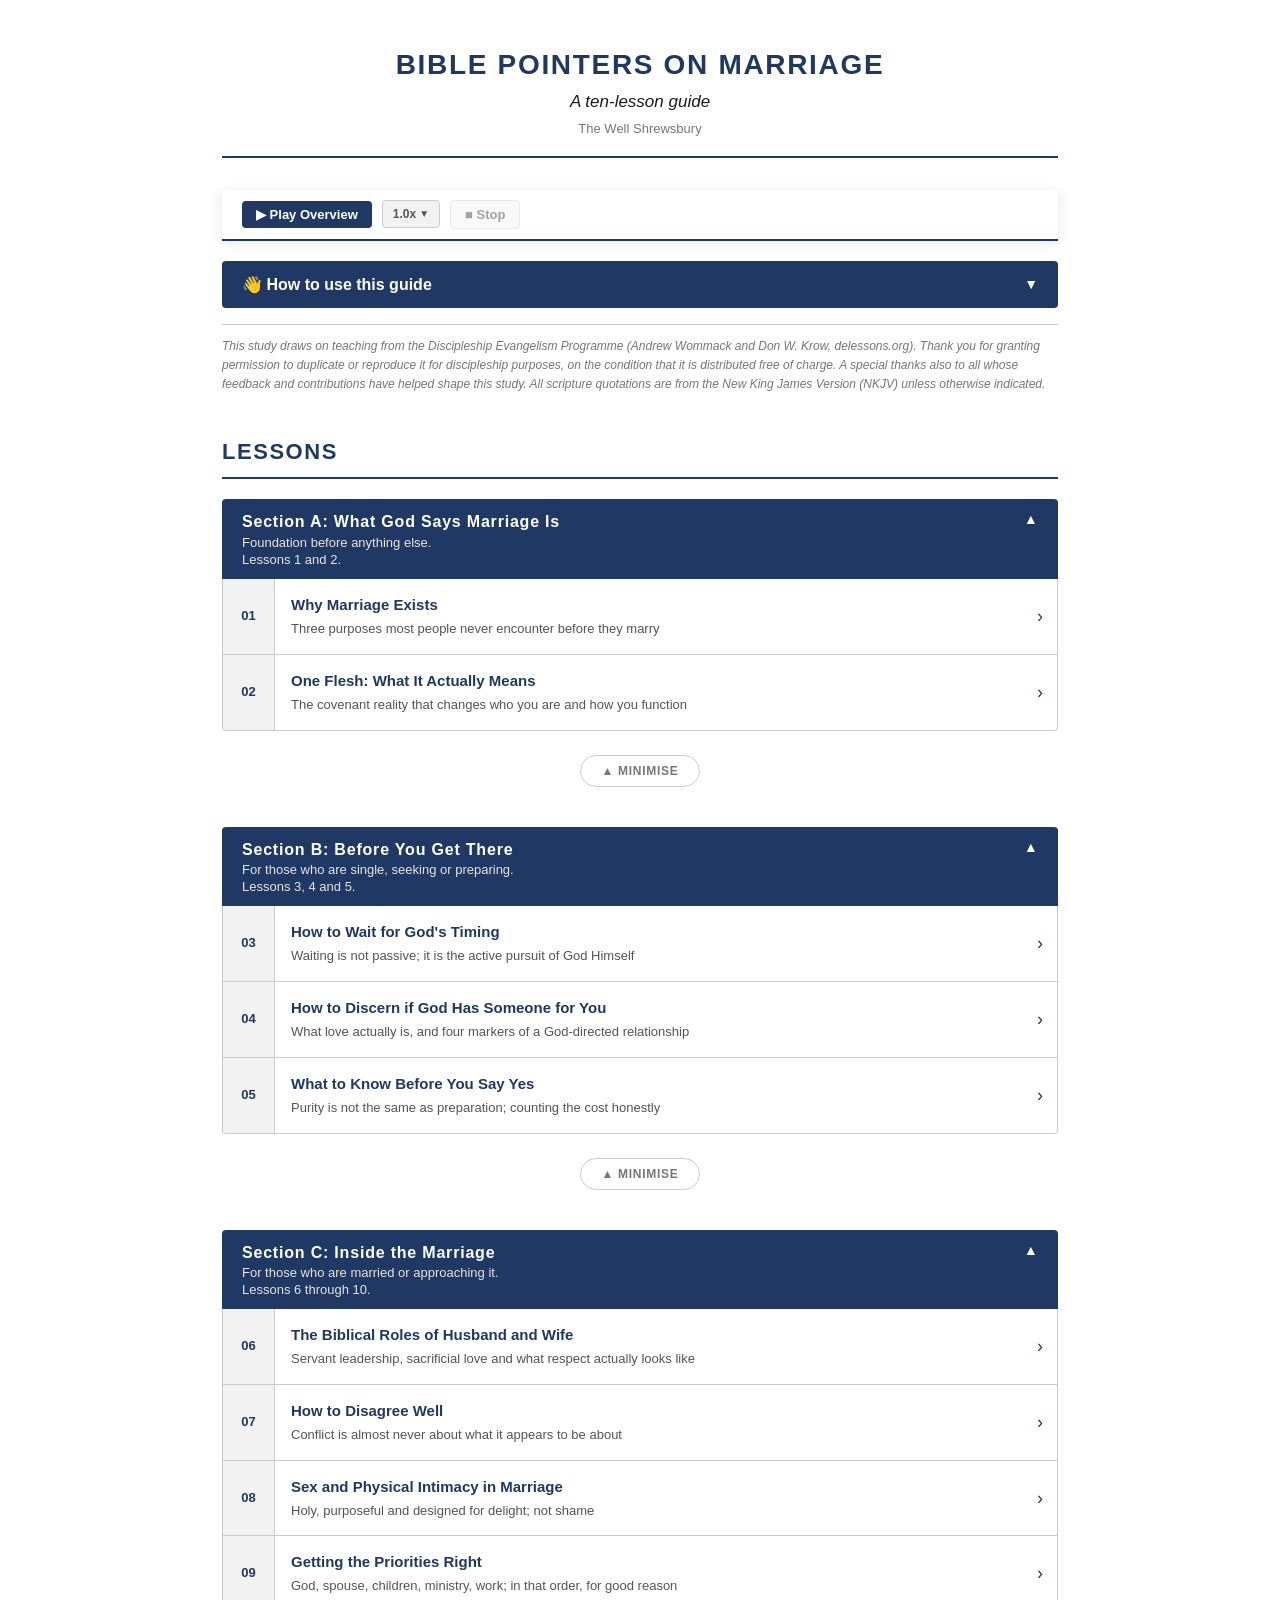
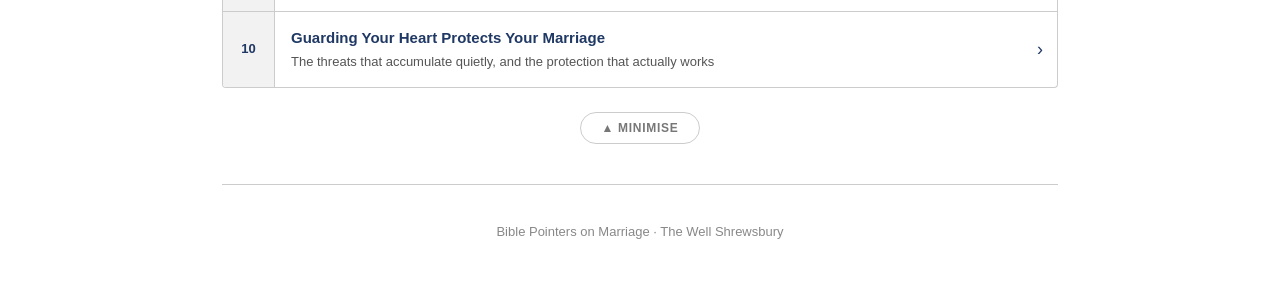
==== index.html @ f4f300db "Fix mobile section header layout on index. Split section descriptions and lesson ranges onto separat" ====
<!DOCTYPE html>
<html lang="en">
<head>
<meta charset="UTF-8">
<meta name="viewport" content="width=device-width, initial-scale=1.0">
<title>Bible Pointers on Marriage – The Well Shrewsbury</title>
<link rel="icon" href="favicon.svg" type="image/svg+xml">
<link rel="stylesheet" href="bpm-site.css">
<style>
  *, *::before, *::after { box-sizing: border-box; }
  body { margin: 0; padding: 0 16px; font-family: Arial, Helvetica, sans-serif; font-size: 15px; line-height: 1.6; font-weight: 400; color: #1c1c1e; background: #ffffff; }
  @media (min-width: 640px) { body { padding: 0 32px; } }
  @media (min-width: 900px) { body { max-width: 900px; margin: 0 auto; } }
  .title-block { text-align: center; padding: 48px 0 0; }
  .series-name { font-size: 28px; font-weight: 700; letter-spacing: 0.06em; color: #1F3864; text-transform: uppercase; margin: 0 0 6px; line-height: 1.2; }
  .series-sub { font-size: 17px; font-style: italic; color: #1c1c1e; margin: 0 0 4px; }
  .series-church { font-size: 13px; color: #777; margin: 0 0 16px; }
  .title-rule { border: none; border-top: 2px solid #1F3864; margin: 12px auto 32px; width: 100%; }
  p { margin-bottom: 16px; }
  a { color: #1F3864; text-decoration: underline; }
  a:hover, a:focus { color: #2c54a0; outline: 2px solid #2c54a0; outline-offset: 2px; }

  .how-to-btn {
    display: flex; align-items: center; justify-content: space-between;
    width: 100%; background: #1F3864; color: #ffffff; border: none;
    border-radius: 4px; padding: 14px 20px; cursor: pointer;
    font-family: Arial, Helvetica, sans-serif; font-size: 16px; font-weight: 700;
    text-align: left; margin-bottom: 0;
  }
  .how-to-btn:hover { background: #2c54a0; }
  .how-to-btn:focus { outline: 2px solid #2c54a0; outline-offset: 2px; }
  .how-to-chevron { font-size: 14px; transition: transform 0.25s ease; flex-shrink: 0; }
  .how-to-btn[aria-expanded="true"] .how-to-chevron { transform: rotate(180deg); }
  .how-to-body { display: none; border: 2px solid #1F3864; border-top: none; border-radius: 0 0 4px 4px; padding: 20px 24px; margin-bottom: 0; }
  .how-to-body.open { display: block; }
  .how-to-body ul { padding-left: 20px; margin: 12px 0 16px; }
  .how-to-body li { margin-bottom: 10px; }
  .attribution { font-size: 12px; color: #777; font-style: italic; margin-top: 16px; border-top: 1px solid #cccccc; padding-top: 12px; }
  .not-for-box { border-left: 4px solid #d97706; background: #fffbf0; padding: 14px 18px; margin: 20px 0 0; border-radius: 0 4px 4px 0; }
  .not-for-label { font-size: 11px; font-weight: 700; letter-spacing: 0.1em; text-transform: uppercase; color: #d97706; margin: 0 0 8px; }
  .not-for-box p:last-child { margin-bottom: 0; }

  .section-group { margin-bottom: 40px; }
  .section-header-btn {
    display: flex; align-items: flex-start; justify-content: space-between;
    width: 100%; background: #1F3864; color: #ffffff; border: none;
    border-radius: 4px 4px 0 0; padding: 12px 20px; cursor: pointer;
    font-family: Arial, Helvetica, sans-serif; text-align: left;
  }
  .section-header-btn:hover { background: #2c54a0; }
  .section-header-btn:focus { outline: 2px solid #2c54a0; outline-offset: 2px; }
  .section-header-btn[aria-expanded="false"] { border-radius: 4px; }
  .section-header-text { flex: 1; min-width: 0; padding-right: 8px; }
  .section-header-btn h3 { color: #ffffff; border: none; padding: 0; margin: 0; font-size: 16px; font-weight: 700; letter-spacing: 0.05em; font-family: Arial, Helvetica, sans-serif; line-height: 1.35; }
  .section-desc,
  .section-lessons { color: #e8e4dc; font-size: 13px; margin: 2px 0 0; }
  .section-lessons { margin-top: 2px; }
  .section-chevron { font-size: 14px; transition: transform 0.25s ease; flex-shrink: 0; margin-left: 4px; margin-top: 2px; }
  .section-header-btn[aria-expanded="true"] .section-chevron { transform: rotate(180deg); }
  .section-body { display: none; }
  .section-body.open { display: block; }
  @media (max-width: 639px) {
    .section-header-btn .section-id { display: block; }
  }
  .lesson-list { border: 1px solid #cccccc; border-top: none; border-radius: 0 0 4px 4px; overflow: hidden; }
  .lesson-item { display: flex; align-items: stretch; border-bottom: 1px solid #cccccc; text-decoration: none; color: #1c1c1e; transition: background 0.15s; }
  .lesson-item:last-child { border-bottom: none; }
  .lesson-item:hover, .lesson-item:focus { background: #f2f2f2; outline: 2px solid #2c54a0; outline-offset: -2px; }
  .lesson-num { background: #f2f2f2; color: #1F3864; font-weight: 700; font-size: 13px; padding: 14px 16px; min-width: 52px; text-align: center; display: flex; align-items: center; justify-content: center; border-right: 1px solid #cccccc; flex-shrink: 0; }
  .lesson-info { padding: 14px 16px; flex: 1; }
  .lesson-title { font-weight: 700; font-size: 15px; color: #1F3864; margin: 0 0 2px; }
  .lesson-desc { font-size: 13px; color: #555; margin: 0; }
  .lesson-arrow { display: flex; align-items: center; padding: 0 14px; color: #1F3864; font-size: 18px; flex-shrink: 0; }

  .page-footer { font-size: 13px; color: #888; text-align: center; border-top: 1px solid #cccccc; padding: 24px 0 40px; margin-top: 24px; }
</style>
</head>
<body data-bpm-page="index">

<div class="title-block">
  <p class="series-name">Bible Pointers on Marriage</p>
  <p class="series-sub">A ten-lesson guide</p>
  <p class="series-church">The Well Shrewsbury</p>
</div>
<hr class="title-rule">
<div class="bpm-audio-panel" role="region" aria-label="Audio controls">
  <div class="bpm-audio-inner">
    <button class="bpm-audio-btn bpm-btn-play-main" id="bpm-btn-play-main" type="button" aria-label="Play overview">&#9654; Play Overview</button>
    <div class="bpm-speed-dropdown">
      <button class="bpm-speed-toggle" type="button" id="bpm-speed-toggle" aria-expanded="false" aria-haspopup="listbox" aria-controls="bpm-speed-menu" aria-label="Playback speed"><span class="bpm-speed-value">1.0x</span><span class="bpm-speed-chevron" aria-hidden="true">&#9660;</span></button>
      <ul class="bpm-speed-menu" id="bpm-speed-menu" role="listbox" hidden>
        <li role="presentation"><button type="button" class="bpm-speed-option active" role="option" data-rate="1" aria-selected="true">1.0x</button></li>
        <li role="presentation"><button type="button" class="bpm-speed-option" role="option" data-rate="1.25" aria-selected="false">1.25x</button></li>
        <li role="presentation"><button type="button" class="bpm-speed-option" role="option" data-rate="1.5" aria-selected="false">1.5x</button></li>
        <li role="presentation"><button type="button" class="bpm-speed-option" role="option" data-rate="1.75" aria-selected="false">1.75x</button></li>
        <li role="presentation"><button type="button" class="bpm-speed-option" role="option" data-rate="2" aria-selected="false">2.0x</button></li>
      </ul>
    </div>
    <button class="bpm-audio-btn bpm-btn-stop" id="bpm-btn-stop" type="button" aria-label="Stop playback" disabled>&#9632; Stop</button>
    <span class="bpm-audio-progress" id="bpm-audio-progress" aria-live="polite"></span>
  </div>
</div>


<div id="how-to-use">
<button class="how-to-btn" aria-expanded="false" aria-controls="how-to-body" id="how-to-btn">
  &#128075; How to use this guide <span class="how-to-chevron" aria-hidden="true">&#9660;</span>
</button>
<div class="how-to-body" id="how-to-body">
  <p>This Bible study guide has been created for the congregation of The Well Shrewsbury. It is designed for anyone thinking about marriage or already in one, single or married, new believer or well-established in faith. The series begins with foundations and builds through to the practical realities of everyday married life.</p>
  <p>Each lesson goes deep on one question so that the truth has time to take root. Here is how each lesson is structured:</p>
  <ul>
    <li><strong>Opening Question</strong>: Answer this honestly in your own words before reading anything else. No right or wrong answer.</li>
    <li><strong>Key Scripture</strong>: The anchor verse for the lesson. Read it slowly before moving on.</li>
    <li><strong>Core Truth</strong>: The central idea of the lesson in one statement. Read it after the scripture and return to it at the end.</li>
    <li><strong>Bible Teaching</strong>: The biblical truth unpacked clearly, with every key point rooted in scripture. Four types of callout box appear throughout: <em>Note</em> (foundational explanation), <em>Depth</em> (going further), <em>Tip</em> (practical application) and <em>Caution</em> (common misunderstanding to avoid).</li>
    <li><strong>Key Discovery Questions</strong>: Work through these on your own before your group meets. Your answers are saved in your browser and can be downloaded as a text file.</li>
    <li><strong>Group Discussion Questions</strong>: Designed for open conversation at any level of experience.</li>
    <li><strong>Application</strong>: Practical ways to live out what the lesson teaches, addressed to both single and married people.</li>
    <li><strong>Revision Cards</strong>: Tap each card to test your recall of the key terms and scriptures.</li>
  </ul>

  <div class="not-for-box">
    <p class="not-for-label">Who this guide is not for</p>
    <p>This series is not designed for someone in an immediate pastoral or personal crisis who needs one-to-one care before engaging with group study. It is not a replacement for pastoral support or professional help. If you are experiencing something that requires urgent support, please speak with your church leaders first.</p>
    <p>The approach throughout is accessible and pastoral rather than academically scholarly. Where sincere Christians hold genuinely different views, this is acknowledged honestly, and you are directed to your church leaders for further conversation.</p>
  </div>
</div>

  <p class="attribution">This study draws on teaching from the Discipleship Evangelism Programme (Andrew Wommack and Don W. Krow, delessons.org). Thank you for granting permission to duplicate or reproduce it for discipleship purposes, on the condition that it is distributed free of charge. A special thanks also to all whose feedback and contributions have helped shape this study. All scripture quotations are from the New King James Version (NKJV) unless otherwise indicated.</p>
</div>

<h2 style="font-size:22px;font-weight:700;color:#1F3864;text-transform:uppercase;letter-spacing:0.07em;margin-top:40px;margin-bottom:20px;border-bottom:2px solid #1F3864;padding-bottom:8px;">Lessons</h2>

<!-- Section A -->
<div class="section-group">
  <button class="section-header-btn" type="button" id="section-a-btn" aria-expanded="true" aria-controls="section-a-body">
    <span class="section-header-text">
      <h3><span class="section-id">Section A:</span> <span class="section-name">What God Says Marriage Is</span></h3>
      <p class="section-desc">Foundation before anything else.</p>
      <p class="section-lessons">Lessons 1 and 2.</p>
    </span>
    <span class="section-chevron" aria-hidden="true">&#9660;</span>
  </button>
  <div class="section-body open" id="section-a-body">
  <div class="lesson-list">
    <a class="lesson-item" href="bpm-l01-why-marriage-exists.html">
      <div class="lesson-num">01</div>
      <div class="lesson-info">
        <p class="lesson-title">Why Marriage Exists</p>
        <p class="lesson-desc">Three purposes most people never encounter before they marry</p>
      </div>
      <div class="lesson-arrow">&#8250;</div>
    </a>
    <a class="lesson-item" href="bpm-l02-one-flesh.html">
      <div class="lesson-num">02</div>
      <div class="lesson-info">
        <p class="lesson-title">One Flesh: What It Actually Means</p>
        <p class="lesson-desc">The covenant reality that changes who you are and how you function</p>
      </div>
      <div class="lesson-arrow">&#8250;</div>
    </a>
  </div>
  </div>
</div>

<!-- Section B -->
<div class="section-group">
  <button class="section-header-btn" type="button" id="section-b-btn" aria-expanded="true" aria-controls="section-b-body">
    <span class="section-header-text">
      <h3>Section B: Before You Get There</h3>
      <p class="section-desc">For those who are single, seeking or preparing.</p>
      <p class="section-lessons">Lessons 3, 4 and 5.</p>
    </span>
    <span class="section-chevron" aria-hidden="true">&#9660;</span>
  </button>
  <div class="section-body open" id="section-b-body">
  <div class="lesson-list">
    <a class="lesson-item" href="bpm-l03-how-to-wait.html">
      <div class="lesson-num">03</div>
      <div class="lesson-info">
        <p class="lesson-title">How to Wait for God's Timing</p>
        <p class="lesson-desc">Waiting is not passive; it is the active pursuit of God Himself</p>
      </div>
      <div class="lesson-arrow">&#8250;</div>
    </a>
    <a class="lesson-item" href="bpm-l04-how-to-discern.html">
      <div class="lesson-num">04</div>
      <div class="lesson-info">
        <p class="lesson-title">How to Discern if God Has Someone for You</p>
        <p class="lesson-desc">What love actually is, and four markers of a God-directed relationship</p>
      </div>
      <div class="lesson-arrow">&#8250;</div>
    </a>
    <a class="lesson-item" href="bpm-l05-what-to-know.html">
      <div class="lesson-num">05</div>
      <div class="lesson-info">
        <p class="lesson-title">What to Know Before You Say Yes</p>
        <p class="lesson-desc">Purity is not the same as preparation; counting the cost honestly</p>
      </div>
      <div class="lesson-arrow">&#8250;</div>
    </a>
  </div>
  </div>
</div>

<!-- Section C -->
<div class="section-group">
  <button class="section-header-btn" type="button" id="section-c-btn" aria-expanded="true" aria-controls="section-c-body">
    <span class="section-header-text">
      <h3>Section C: Inside the Marriage</h3>
      <p class="section-desc">For those who are married or approaching it.</p>
      <p class="section-lessons">Lessons 6 through 10.</p>
    </span>
    <span class="section-chevron" aria-hidden="true">&#9660;</span>
  </button>
  <div class="section-body open" id="section-c-body">
  <div class="lesson-list">
    <a class="lesson-item" href="bpm-l06-biblical-roles.html">
      <div class="lesson-num">06</div>
      <div class="lesson-info">
        <p class="lesson-title">The Biblical Roles of Husband and Wife</p>
        <p class="lesson-desc">Servant leadership, sacrificial love and what respect actually looks like</p>
      </div>
      <div class="lesson-arrow">&#8250;</div>
    </a>
    <a class="lesson-item" href="bpm-l07-how-to-disagree.html">
      <div class="lesson-num">07</div>
      <div class="lesson-info">
        <p class="lesson-title">How to Disagree Well</p>
        <p class="lesson-desc">Conflict is almost never about what it appears to be about</p>
      </div>
      <div class="lesson-arrow">&#8250;</div>
    </a>
    <a class="lesson-item" href="bpm-l08-intimacy.html">
      <div class="lesson-num">08</div>
      <div class="lesson-info">
        <p class="lesson-title">Sex and Physical Intimacy in Marriage</p>
        <p class="lesson-desc">Holy, purposeful and designed for delight; not shame</p>
      </div>
      <div class="lesson-arrow">&#8250;</div>
    </a>
    <a class="lesson-item" href="bpm-l09-priorities.html">
      <div class="lesson-num">09</div>
      <div class="lesson-info">
        <p class="lesson-title">Getting the Priorities Right</p>
        <p class="lesson-desc">God, spouse, children, ministry, work; in that order, for good reason</p>
      </div>
      <div class="lesson-arrow">&#8250;</div>
    </a>
    <a class="lesson-item" href="bpm-l10-guard-your-heart.html">
      <div class="lesson-num">10</div>
      <div class="lesson-info">
        <p class="lesson-title">Guarding Your Heart Protects Your Marriage</p>
        <p class="lesson-desc">The threats that accumulate quietly, and the protection that actually works</p>
      </div>
      <div class="lesson-arrow">&#8250;</div>
    </a>
  </div>
  </div>
</div>

<div class="page-footer">
  <p>Bible Pointers on Marriage &middot; The Well Shrewsbury</p>
</div>

<script src="bpm-site.js"></script>
<script src="bpm-lesson-page.js"></script>
</body>
</html>
---- bpm-site.css ----
/* BPM shared navigation + audio (matches epaprep.pages.dev) */

.bpm-audio-panel {
  background: #ffffff;
  border-bottom: 2px solid #1F3864;
  padding: 8px 12px;
  position: sticky;
  top: 0;
  z-index: 950;
  box-shadow: 0 2px 12px rgba(0, 0, 0, 0.10);
  margin: 0 0 20px;
  overflow: visible;
}

.bpm-audio-inner {
  max-width: 900px;
  margin: 0 auto;
  display: flex;
  flex-wrap: wrap;
  align-items: center;
  gap: 6px;
  overflow: visible;
}

.bpm-audio-btn {
  display: inline-flex;
  align-items: center;
  gap: 4px;
  font-family: Arial, Helvetica, sans-serif;
  font-size: 12px;
  font-weight: 700;
  padding: 8px 10px;
  border-radius: 4px;
  border: none;
  cursor: pointer;
  white-space: nowrap;
  flex-shrink: 0;
  min-height: 36px;
}

.bpm-audio-btn:focus {
  outline: 2px solid #d97706;
  outline-offset: 2px;
}

.bpm-btn-play-main {
  background: #1F3864;
  color: #ffffff;
  flex-shrink: 1;
  min-width: 0;
}

.bpm-btn-play-main:hover {
  background: #2c54a0;
}

.bpm-btn-stop {
  background: #f2f2f2;
  color: #1c1c1e;
  border: 1px solid #cccccc;
}

.bpm-btn-stop:hover:not(:disabled) {
  background: #e0e0e0;
}

.bpm-btn-stop:disabled {
  opacity: 0.4;
  cursor: default;
}

.bpm-speed-dropdown {
  position: relative;
  flex-shrink: 0;
}

.bpm-speed-toggle {
  display: inline-flex;
  align-items: center;
  gap: 3px;
  font-family: Arial, Helvetica, sans-serif;
  font-size: 12px;
  font-weight: 700;
  padding: 8px 8px;
  border: 1px solid #cccccc;
  background: #f2f2f2;
  color: #555;
  cursor: pointer;
  border-radius: 4px;
  white-space: nowrap;
  min-height: 36px;
}

.bpm-speed-toggle:hover {
  background: #e8e8e8;
}

.bpm-speed-toggle:focus {
  outline: 2px solid #d97706;
  outline-offset: 1px;
}

.bpm-speed-toggle[aria-expanded="true"] .bpm-speed-chevron {
  transform: rotate(180deg);
}

.bpm-speed-chevron {
  font-size: 10px;
  line-height: 1;
  transition: transform 0.2s ease;
}

.bpm-speed-menu {
  position: absolute;
  top: calc(100% + 4px);
  left: 0;
  margin: 0;
  padding: 4px 0;
  list-style: none;
  background: #ffffff;
  border: 1px solid #cccccc;
  border-radius: 4px;
  box-shadow: 0 4px 12px rgba(0, 0, 0, 0.12);
  min-width: 100%;
  z-index: 1001;
}

.bpm-speed-menu[hidden] {
  display: none;
}

.bpm-speed-option {
  display: block;
  width: 100%;
  text-align: left;
  font-family: Arial, Helvetica, sans-serif;
  font-size: 12px;
  font-weight: 700;
  padding: 8px 14px;
  border: none;
  background: transparent;
  color: #1c1c1e;
  cursor: pointer;
}

.bpm-speed-option:hover,
.bpm-speed-option:focus {
  background: #f2f2f2;
  outline: none;
}

.bpm-speed-option.active,
.bpm-speed-option[aria-selected="true"] {
  background: #1F3864;
  color: #ffffff;
}

.bpm-speed-option.active:hover,
.bpm-speed-option.active:focus,
.bpm-speed-option[aria-selected="true"]:hover,
.bpm-speed-option[aria-selected="true"]:focus {
  background: #2c54a0;
}

@media (max-width: 480px) {
  .bpm-speed-menu {
    left: auto;
    right: 0;
    min-width: 7.5rem;
  }
}

.bpm-audio-progress {
  font-size: 11px;
  color: #888;
  margin-left: auto;
  white-space: nowrap;
  overflow: hidden;
  text-overflow: ellipsis;
  min-width: 0;
  flex: 0 1 auto;
}

.bpm-audio-progress:empty {
  display: none;
}

@media (min-width: 480px) {
  .bpm-audio-panel {
    padding: 10px 20px;
  }

  .bpm-audio-inner {
    gap: 10px;
  }

  .bpm-audio-btn {
    font-size: 13px;
    padding: 6px 14px;
    gap: 6px;
    min-height: 0;
  }

  .bpm-speed-toggle {
    padding: 6px 10px;
    min-height: 0;
  }

  .bpm-audio-progress {
    font-size: 12px;
  }
}

.bpm-play-section-btn {
  display: inline-flex;
  align-items: center;
  gap: 4px;
  font-family: Arial, Helvetica, sans-serif;
  font-size: 11px;
  font-weight: 700;
  padding: 4px 10px;
  background: rgba(255, 255, 255, 0.15);
  color: #ffffff;
  border: 1px solid rgba(255, 255, 255, 0.3);
  border-radius: 3px;
  cursor: pointer;
  flex-shrink: 0;
}

.bpm-play-section-btn:hover {
  background: rgba(255, 255, 255, 0.25);
}

.bpm-play-section-btn:focus {
  outline: 2px solid #d97706;
  outline-offset: 2px;
}

.bpm-play-section-btn.bpm-btn-active {
  background: #d97706;
  border-color: #d97706;
}

.bpm-play-section-btn.bpm-on-light {
  background: #1F3864;
  color: #ffffff;
  border-color: #1F3864;
}

.bpm-play-section-btn.bpm-on-light:hover {
  background: #2c54a0;
  border-color: #2c54a0;
}

.bpm-play-bar {
  margin: 0 0 14px;
}

.section-body:not(.open) > .bpm-play-bar:first-child,
.how-to-body:not(.open) > .bpm-play-bar:first-child {
  display: none;
}

.bpm-play-in-part {
  padding: 10px 16px;
  background: #f2f2f2;
  border-left: 1px solid #cccccc;
  border-right: 1px solid #cccccc;
}

.bpm-minimise-btn {
  display: flex;
  align-items: center;
  justify-content: center;
  gap: 6px;
  margin: 24px auto 8px;
  background: none;
  border: 1px solid #cccccc;
  color: #777;
  font-family: Arial, Helvetica, sans-serif;
  font-size: 12px;
  font-weight: 700;
  letter-spacing: 0.06em;
  text-transform: uppercase;
  padding: 8px 20px;
  border-radius: 20px;
  cursor: pointer;
  transition: background 0.15s, border-color 0.15s, color 0.15s;
}

.bpm-minimise-btn:hover {
  background: #f2f2f2;
  border-color: #1F3864;
  color: #1F3864;
}

.bpm-minimise-btn:focus {
  outline: 2px solid #d97706;
  outline-offset: 2px;
}

.bpm-section-controls {
  display: flex;
  justify-content: center;
  gap: 10px;
  margin: 20px 0 40px;
}

.bpm-section-ctrl-btn {
  display: inline-flex;
  align-items: center;
  gap: 6px;
  background: none;
  border: 1px solid #cccccc;
  color: #777;
  font-family: Arial, Helvetica, sans-serif;
  font-size: 11px;
  font-weight: 700;
  letter-spacing: 0.07em;
  text-transform: uppercase;
  padding: 7px 16px;
  border-radius: 20px;
  cursor: pointer;
  transition: background 0.15s, border-color 0.15s, color 0.15s;
}

.bpm-section-ctrl-btn:hover {
  background: #f2f2f2;
  border-color: #1F3864;
  color: #1F3864;
}

.bpm-section-ctrl-btn:focus {
  outline: 2px solid #d97706;
  outline-offset: 2px;
}

section.bpm-section-playing,
.part-section.bpm-section-playing,
.how-to-wrap.bpm-section-playing {
  box-shadow: 0 0 0 3px #d97706;
  border-radius: 4px;
}

mark.bpm-read-sentence {
  background: transparent;
  color: inherit;
  padding: 0;
}

mark.bpm-read-sentence.bpm-read-active,
.bpm-reading-active {
  background: #ffe08a;
  box-decoration-break: clone;
  -webkit-box-decoration-break: clone;
  border-radius: 2px;
  transition: background 0.15s ease;
}

.toc-menu .toc-back-top {
  border-top: 1px solid rgba(255, 255, 255, 0.15);
  font-weight: 700;
}

.toc-container {
  position: fixed;
  bottom: calc(24px + env(safe-area-inset-bottom, 0px));
  right: calc(24px + env(safe-area-inset-right, 0px));
  z-index: 1000;
}

body[data-bpm-page="lesson"] {
  padding-bottom: calc(88px + env(safe-area-inset-bottom, 0px));
}

.toc-btn {
  background: #1F3864;
  color: #ffffff;
  border: none;
  border-radius: 4px;
  padding: 10px 16px;
  font-size: 13px;
  font-weight: 700;
  font-family: Arial, Helvetica, sans-serif;
  cursor: pointer;
  display: block;
  width: 100%;
  text-align: left;
}

.toc-btn:hover {
  background: #2c54a0;
}

.toc-btn:focus {
  outline: 2px solid #2c54a0;
  outline-offset: 2px;
}

.toc-menu {
  display: none;
  background: #1F3864;
  border-radius: 4px 4px 0 0;
  padding: 8px 0;
  margin-bottom: 4px;
  max-height: 60vh;
  overflow-y: auto;
  min-width: 220px;
}

.toc-menu.open {
  display: block;
}

.toc-menu a {
  display: block;
  padding: 8px 16px;
  color: #ffffff;
  text-decoration: none;
  font-size: 13px;
}

.toc-menu a:hover,
.toc-menu a:focus {
  background: #2c54a0;
  outline: none;
}

/* Mobile: stack wide tables instead of horizontal scroll */
@media (max-width: 639px) {
  .table-wrap {
    overflow-x: visible;
    margin: 16px 0 24px;
  }

  .table-wrap table {
    display: block;
    width: 100%;
  }

  .table-wrap thead {
    display: none;
  }

  .table-wrap tbody {
    display: block;
  }

  .table-wrap tbody tr {
    display: block;
    margin-bottom: 16px;
    border: 1px solid #cccccc;
    border-radius: 4px;
    overflow: hidden;
    background: #ffffff;
  }

  .table-wrap tbody td {
    display: block;
    width: 100% !important;
    border: none;
    border-bottom: 1px solid #eeeeee;
    box-sizing: border-box;
  }

  .table-wrap tbody td:last-child {
    border-bottom: none;
  }

  .table-wrap tbody td::before {
    content: attr(data-label);
    display: block;
    font-weight: 700;
    font-size: 11px;
    text-transform: uppercase;
    letter-spacing: 0.06em;
    color: #1F3864;
    margin-bottom: 8px;
  }

  .table-wrap td.label-cell {
    background: #f2f2f2;
  }
}

/* Lesson content: progression links and callouts */
.progression-link {
  border-left: 4px solid #cccccc;
  background: #f9f9f9;
  padding: 12px 16px;
  margin: 0 0 24px;
  border-radius: 0 4px 4px 0;
  font-size: 14px;
  color: #555;
}

.progression-link strong {
  color: #1F3864;
}

.callout {
  padding: 14px 18px;
  margin: 20px 0;
  border-radius: 0 4px 4px 0;
}

.callout-label {
  font-size: 11px;
  font-weight: 700;
  letter-spacing: 0.1em;
  text-transform: uppercase;
  margin: 0 0 8px;
}

.callout p:last-child {
  margin-bottom: 0;
}

.callout.note {
  border-left: 4px solid #d97706;
  background: #fffbf0;
}

.callout.note .callout-label {
  color: #d97706;
}

.callout.depth {
  border-left: 4px solid #1F3864;
  background: #eef2f8;
}

.callout.depth .callout-label {
  color: #1F3864;
}

.callout.tip {
  border-left: 4px solid #276221;
  background: #f0f7f0;
}

.callout.tip .callout-label {
  color: #276221;
}

.callout.caution {
  border-left: 4px solid #8b0000;
  background: #fce8e8;
}

.callout.caution .callout-label {
  color: #8b0000;
}

.callout.confidence {
  border-left: 4px solid #5b21b6;
  background: #f5f3ff;
}

.callout.confidence .callout-label {
  color: #5b21b6;
}

@media print {
  .bpm-audio-panel,
  .bpm-minimise-btn,
  .bpm-section-controls,
  .bpm-play-section-btn,
  .bpm-play-bar,
  .toc-container {
    display: none !important;
  }
}

@media (prefers-reduced-motion: reduce) {
  .flashcard-inner,
  .section-chevron,
  .bpm-speed-chevron,
  .how-to-chevron,
  .part-chevron,
  mark.bpm-read-sentence.bpm-read-active,
  .bpm-reading-active {
    transition: none !important;
  }
}
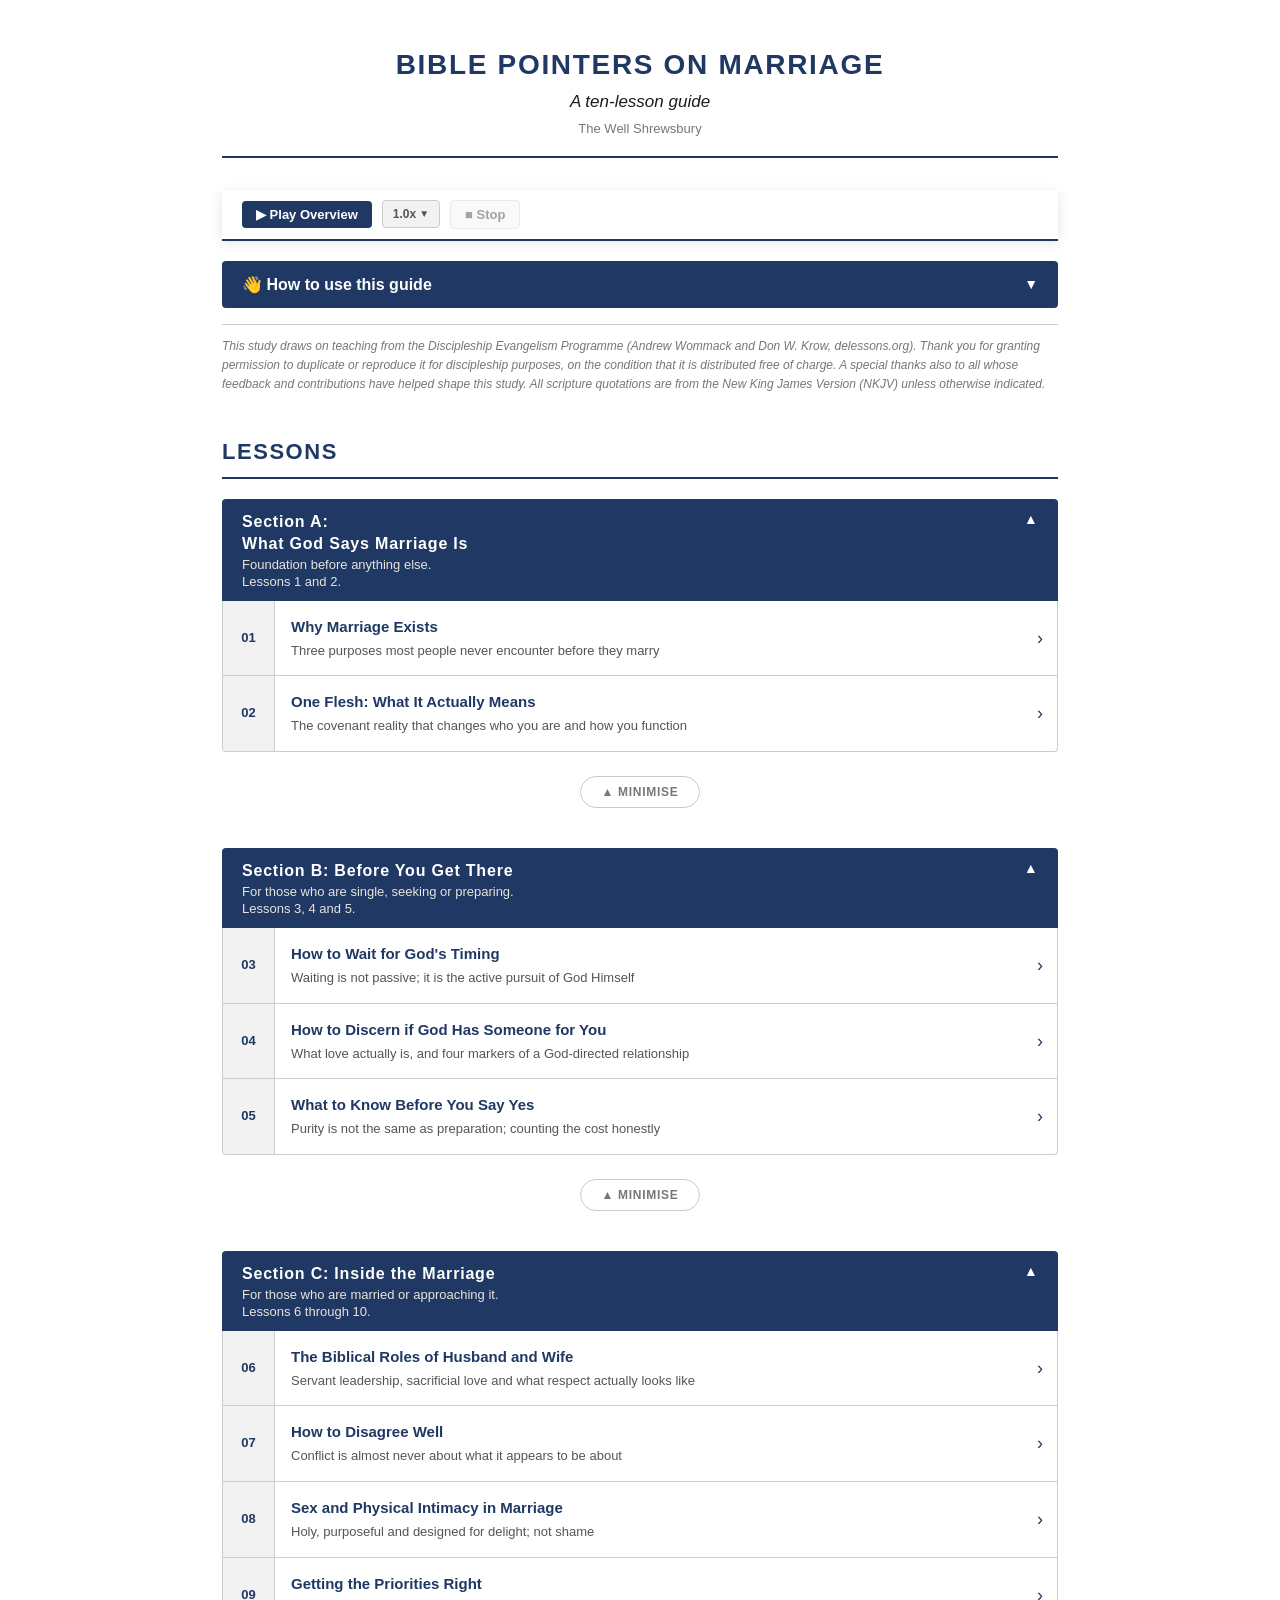
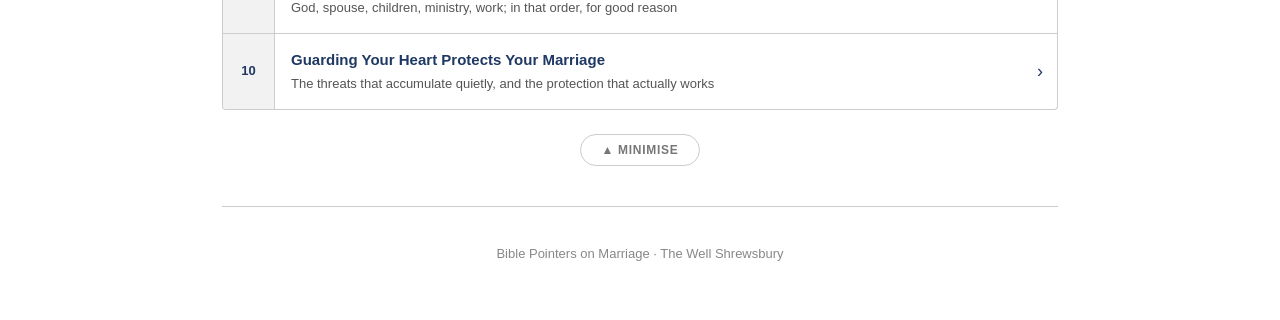
==== commit df2d6a66: "Always break Section A index title after the colon. Scope section-id display:block to #section-a-btn" ====
--- a/index.html
+++ b/index.html
@@ -59,9 +59,7 @@
   .section-header-btn[aria-expanded="true"] .section-chevron { transform: rotate(180deg); }
   .section-body { display: none; }
   .section-body.open { display: block; }
-  @media (max-width: 639px) {
-    .section-header-btn .section-id { display: block; }
-  }
+  #section-a-btn .section-id { display: block; }
   .lesson-list { border: 1px solid #cccccc; border-top: none; border-radius: 0 0 4px 4px; overflow: hidden; }
   .lesson-item { display: flex; align-items: stretch; border-bottom: 1px solid #cccccc; text-decoration: none; color: #1c1c1e; transition: background 0.15s; }
   .lesson-item:last-child { border-bottom: none; }
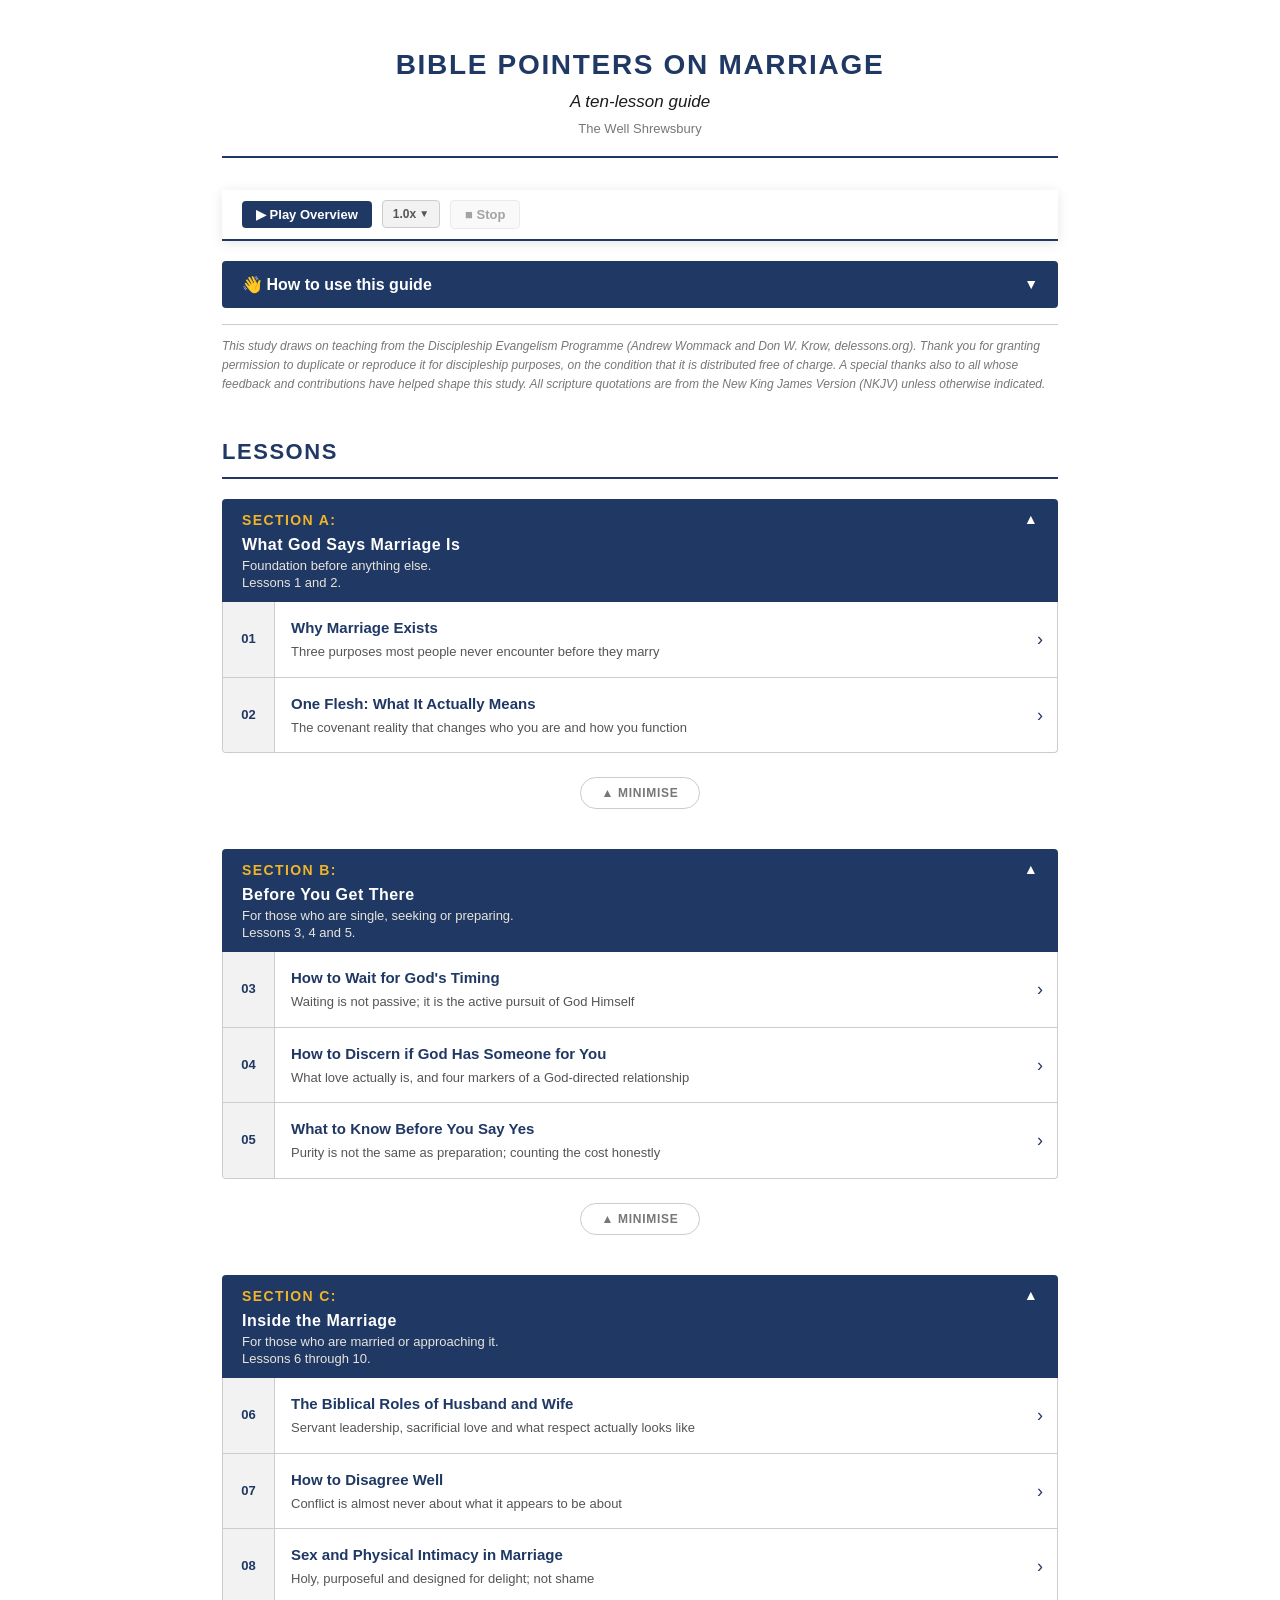
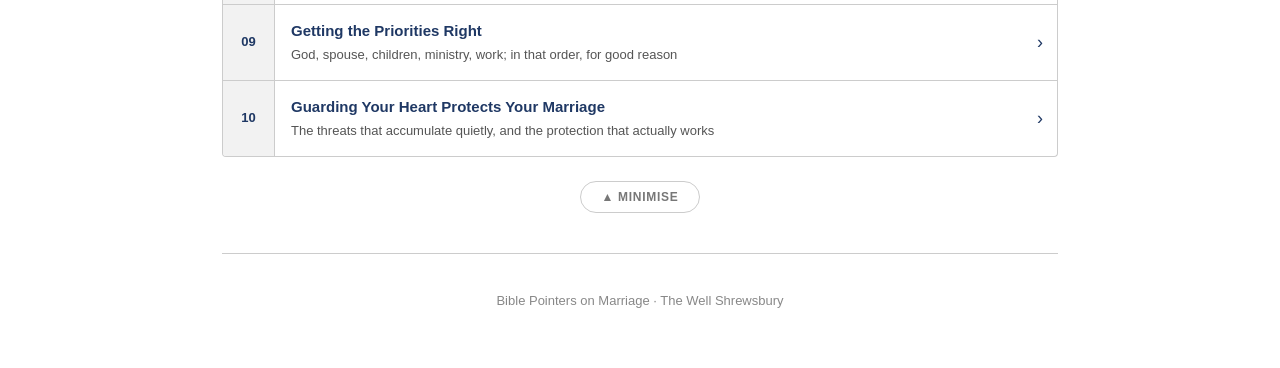
==== commit 76fda343: "Style section labels gold with clear hierarchy on index. Split all section titles into gold uppercas" ====
--- a/index.html
+++ b/index.html
@@ -51,7 +51,17 @@
   .section-header-btn:focus { outline: 2px solid #2c54a0; outline-offset: 2px; }
   .section-header-btn[aria-expanded="false"] { border-radius: 4px; }
   .section-header-text { flex: 1; min-width: 0; padding-right: 8px; }
-  .section-header-btn h3 { color: #ffffff; border: none; padding: 0; margin: 0; font-size: 16px; font-weight: 700; letter-spacing: 0.05em; font-family: Arial, Helvetica, sans-serif; line-height: 1.35; }
+  .section-header-btn h3 { color: #ffffff; border: none; padding: 0; margin: 0; font-size: 16px; font-weight: 700; letter-spacing: 0.03em; font-family: Arial, Helvetica, sans-serif; line-height: 1.35; }
+  .section-id {
+    display: block;
+    color: #f0b429;
+    font-size: 14px;
+    font-weight: 700;
+    letter-spacing: 0.1em;
+    text-transform: uppercase;
+    margin: 0 0 4px;
+  }
+  .section-name { display: block; color: #ffffff; font-size: 16px; letter-spacing: 0.03em; text-transform: none; }
   .section-desc,
   .section-lessons { color: #e8e4dc; font-size: 13px; margin: 2px 0 0; }
   .section-lessons { margin-top: 2px; }
@@ -59,7 +69,6 @@
   .section-header-btn[aria-expanded="true"] .section-chevron { transform: rotate(180deg); }
   .section-body { display: none; }
   .section-body.open { display: block; }
-  #section-a-btn .section-id { display: block; }
   .lesson-list { border: 1px solid #cccccc; border-top: none; border-radius: 0 0 4px 4px; overflow: hidden; }
   .lesson-item { display: flex; align-items: stretch; border-bottom: 1px solid #cccccc; text-decoration: none; color: #1c1c1e; transition: background 0.15s; }
   .lesson-item:last-child { border-bottom: none; }
@@ -166,7 +175,7 @@
 <div class="section-group">
   <button class="section-header-btn" type="button" id="section-b-btn" aria-expanded="true" aria-controls="section-b-body">
     <span class="section-header-text">
-      <h3>Section B: Before You Get There</h3>
+      <h3><span class="section-id">Section B:</span> <span class="section-name">Before You Get There</span></h3>
       <p class="section-desc">For those who are single, seeking or preparing.</p>
       <p class="section-lessons">Lessons 3, 4 and 5.</p>
     </span>
@@ -206,7 +215,7 @@
 <div class="section-group">
   <button class="section-header-btn" type="button" id="section-c-btn" aria-expanded="true" aria-controls="section-c-body">
     <span class="section-header-text">
-      <h3>Section C: Inside the Marriage</h3>
+      <h3><span class="section-id">Section C:</span> <span class="section-name">Inside the Marriage</span></h3>
       <p class="section-desc">For those who are married or approaching it.</p>
       <p class="section-lessons">Lessons 6 through 10.</p>
     </span>
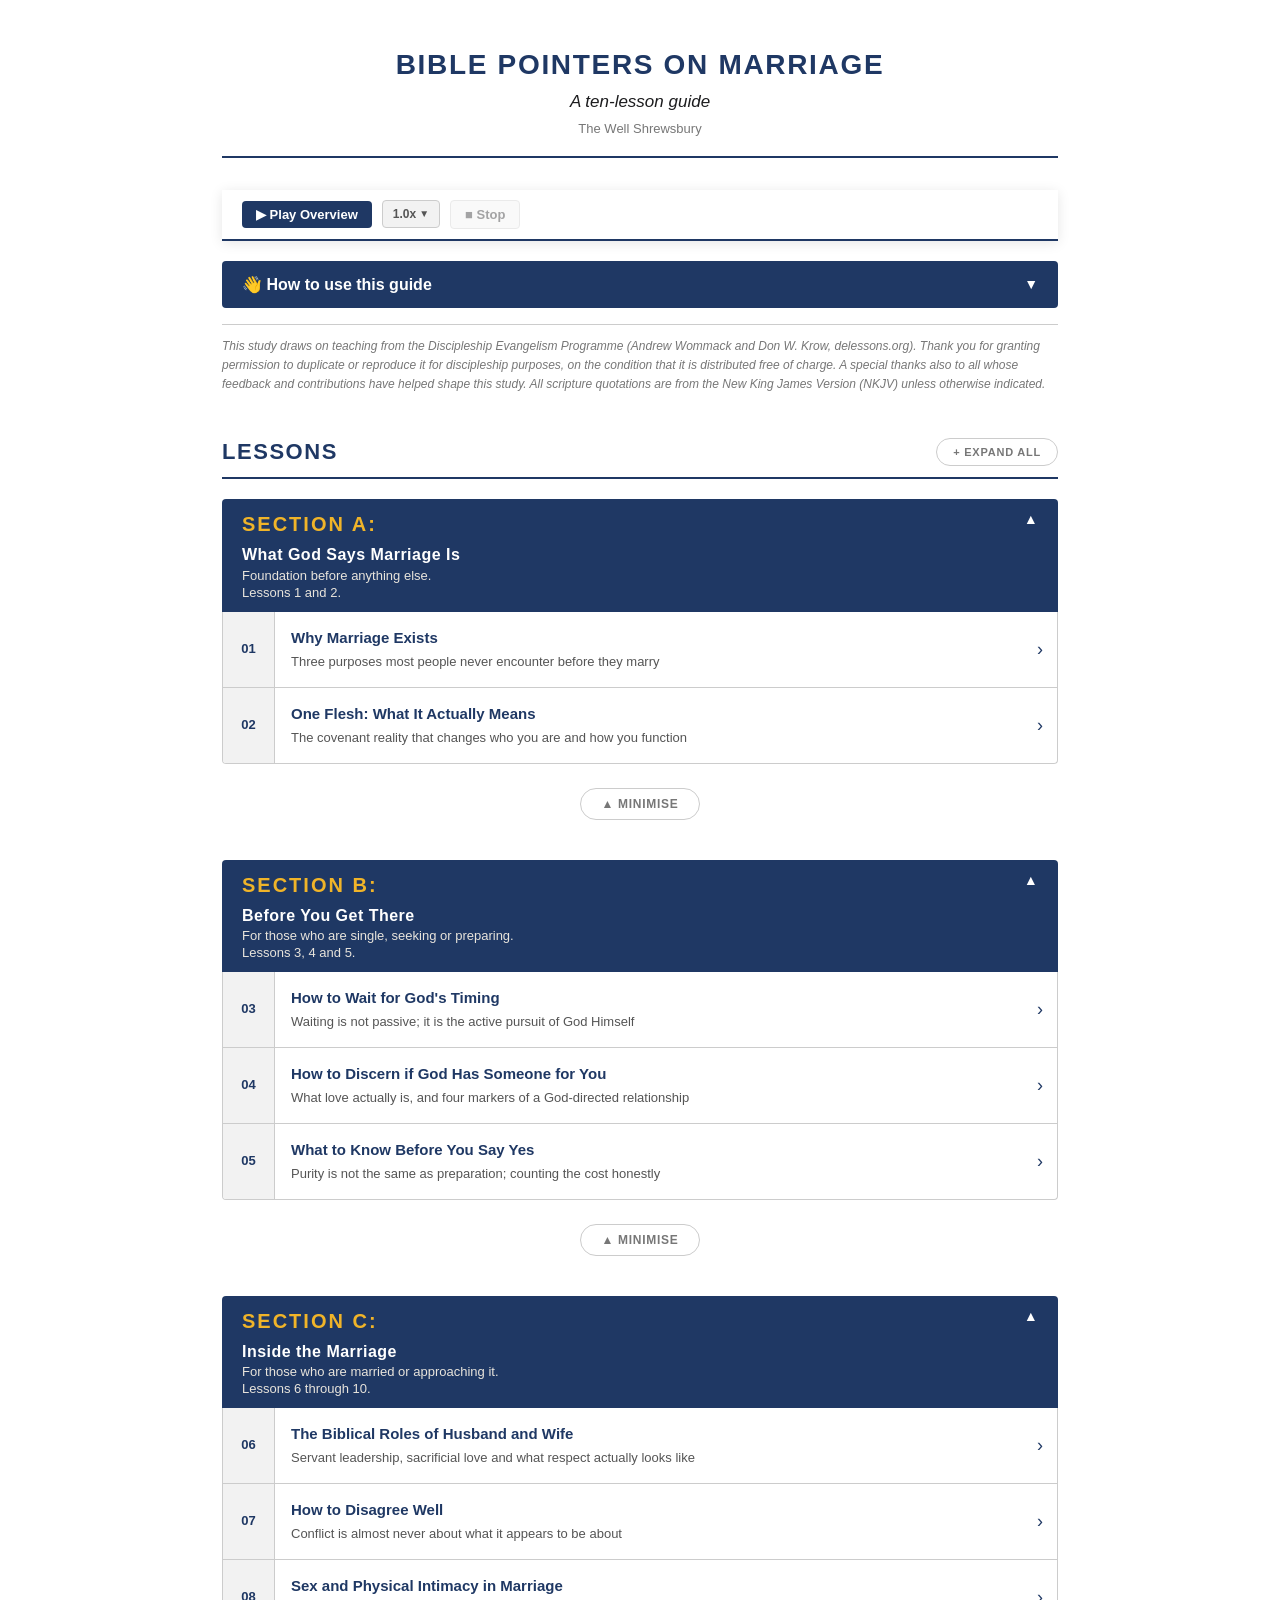
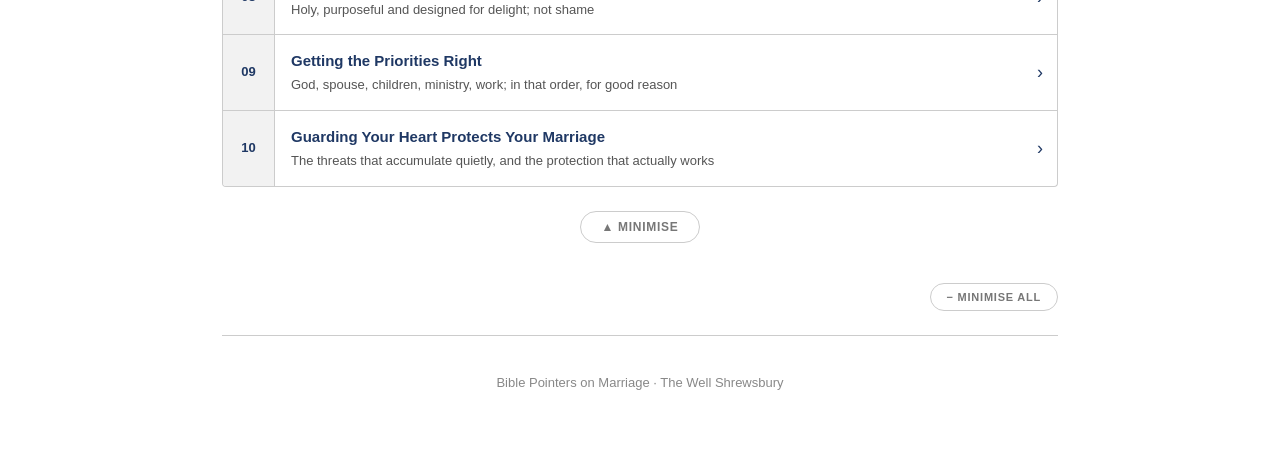
==== commit b41603cf: "Enlarge section labels and add lesson expand/minimise controls. Increase gold Section labels to 20px" ====
--- a/index.html
+++ b/index.html
@@ -55,11 +55,11 @@
   .section-id {
     display: block;
     color: #f0b429;
-    font-size: 14px;
+    font-size: 20px;
     font-weight: 700;
     letter-spacing: 0.1em;
     text-transform: uppercase;
-    margin: 0 0 4px;
+    margin: 0 0 6px;
   }
   .section-name { display: block; color: #ffffff; font-size: 16px; letter-spacing: 0.03em; text-transform: none; }
   .section-desc,
@@ -79,6 +79,16 @@
   .lesson-desc { font-size: 13px; color: #555; margin: 0; }
   .lesson-arrow { display: flex; align-items: center; padding: 0 14px; color: #1F3864; font-size: 18px; flex-shrink: 0; }
 
+  .lessons-heading-row {
+    display: flex; align-items: center; justify-content: space-between; gap: 12px;
+    margin-top: 40px; margin-bottom: 20px; border-bottom: 2px solid #1F3864; padding-bottom: 8px;
+  }
+  .lessons-heading {
+    font-size: 22px; font-weight: 700; color: #1F3864; text-transform: uppercase;
+    letter-spacing: 0.07em; margin: 0;
+  }
+  .lessons-controls-end { display: flex; justify-content: flex-end; margin: 0 0 24px; }
+
   .page-footer { font-size: 13px; color: #888; text-align: center; border-top: 1px solid #cccccc; padding: 24px 0 40px; margin-top: 24px; }
 </style>
 </head>
@@ -137,7 +147,10 @@
   <p class="attribution">This study draws on teaching from the Discipleship Evangelism Programme (Andrew Wommack and Don W. Krow, delessons.org). Thank you for granting permission to duplicate or reproduce it for discipleship purposes, on the condition that it is distributed free of charge. A special thanks also to all whose feedback and contributions have helped shape this study. All scripture quotations are from the New King James Version (NKJV) unless otherwise indicated.</p>
 </div>
 
-<h2 style="font-size:22px;font-weight:700;color:#1F3864;text-transform:uppercase;letter-spacing:0.07em;margin-top:40px;margin-bottom:20px;border-bottom:2px solid #1F3864;padding-bottom:8px;">Lessons</h2>
+<div class="lessons-heading-row">
+  <h2 class="lessons-heading">Lessons</h2>
+  <button class="bpm-section-ctrl-btn" type="button" id="bpm-expand-all">&#43; Expand all</button>
+</div>
 
 <!-- Section A -->
 <div class="section-group">
@@ -267,6 +280,10 @@
   </div>
 </div>
 
+<div class="lessons-controls-end">
+  <button class="bpm-section-ctrl-btn" type="button" id="bpm-minimise-all">&#8722; Minimise all</button>
+</div>
+
 <div class="page-footer">
   <p>Bible Pointers on Marriage &middot; The Well Shrewsbury</p>
 </div>
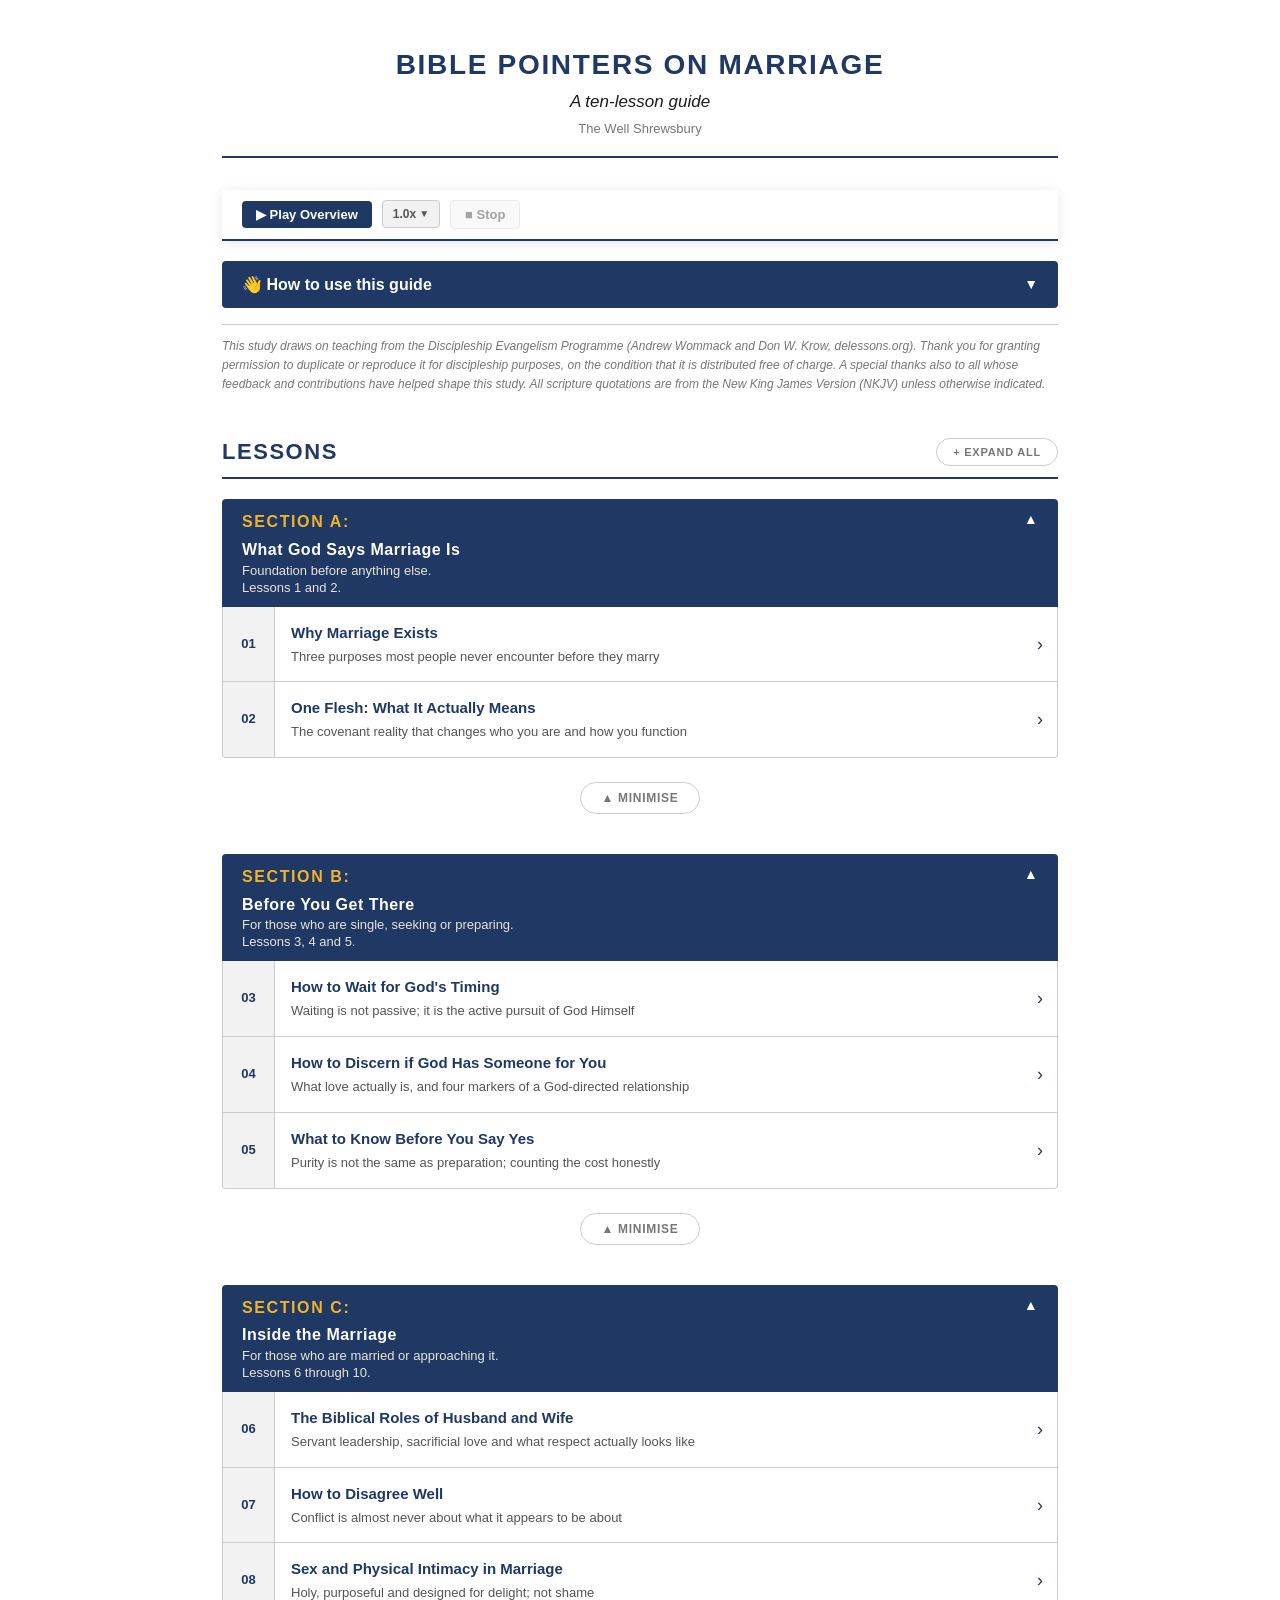
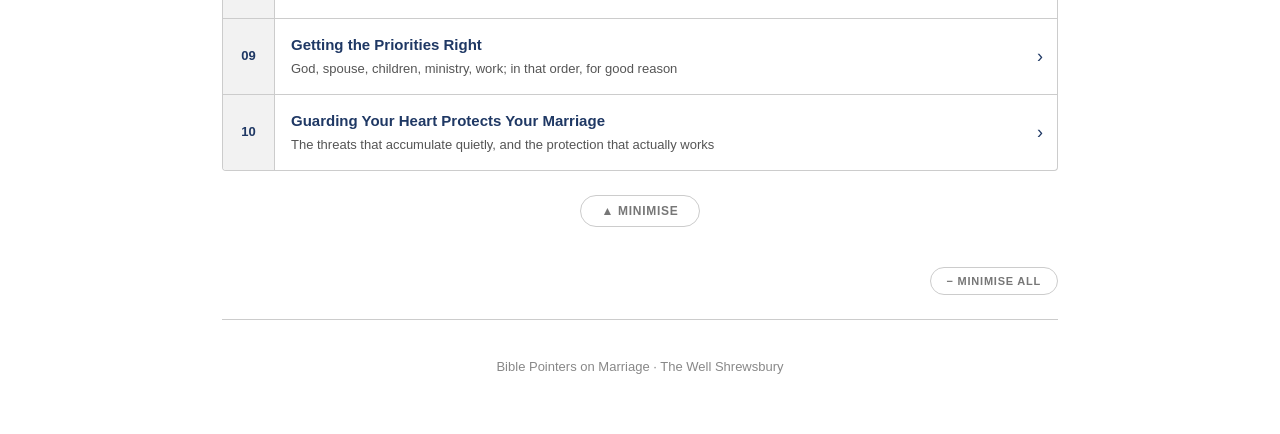
==== commit 206b0db9: "Reduce index section label size to 16px. Keep gold Section label styling but match title size for cl" ====
--- a/index.html
+++ b/index.html
@@ -55,7 +55,7 @@
   .section-id {
     display: block;
     color: #f0b429;
-    font-size: 20px;
+    font-size: 16px;
     font-weight: 700;
     letter-spacing: 0.1em;
     text-transform: uppercase;
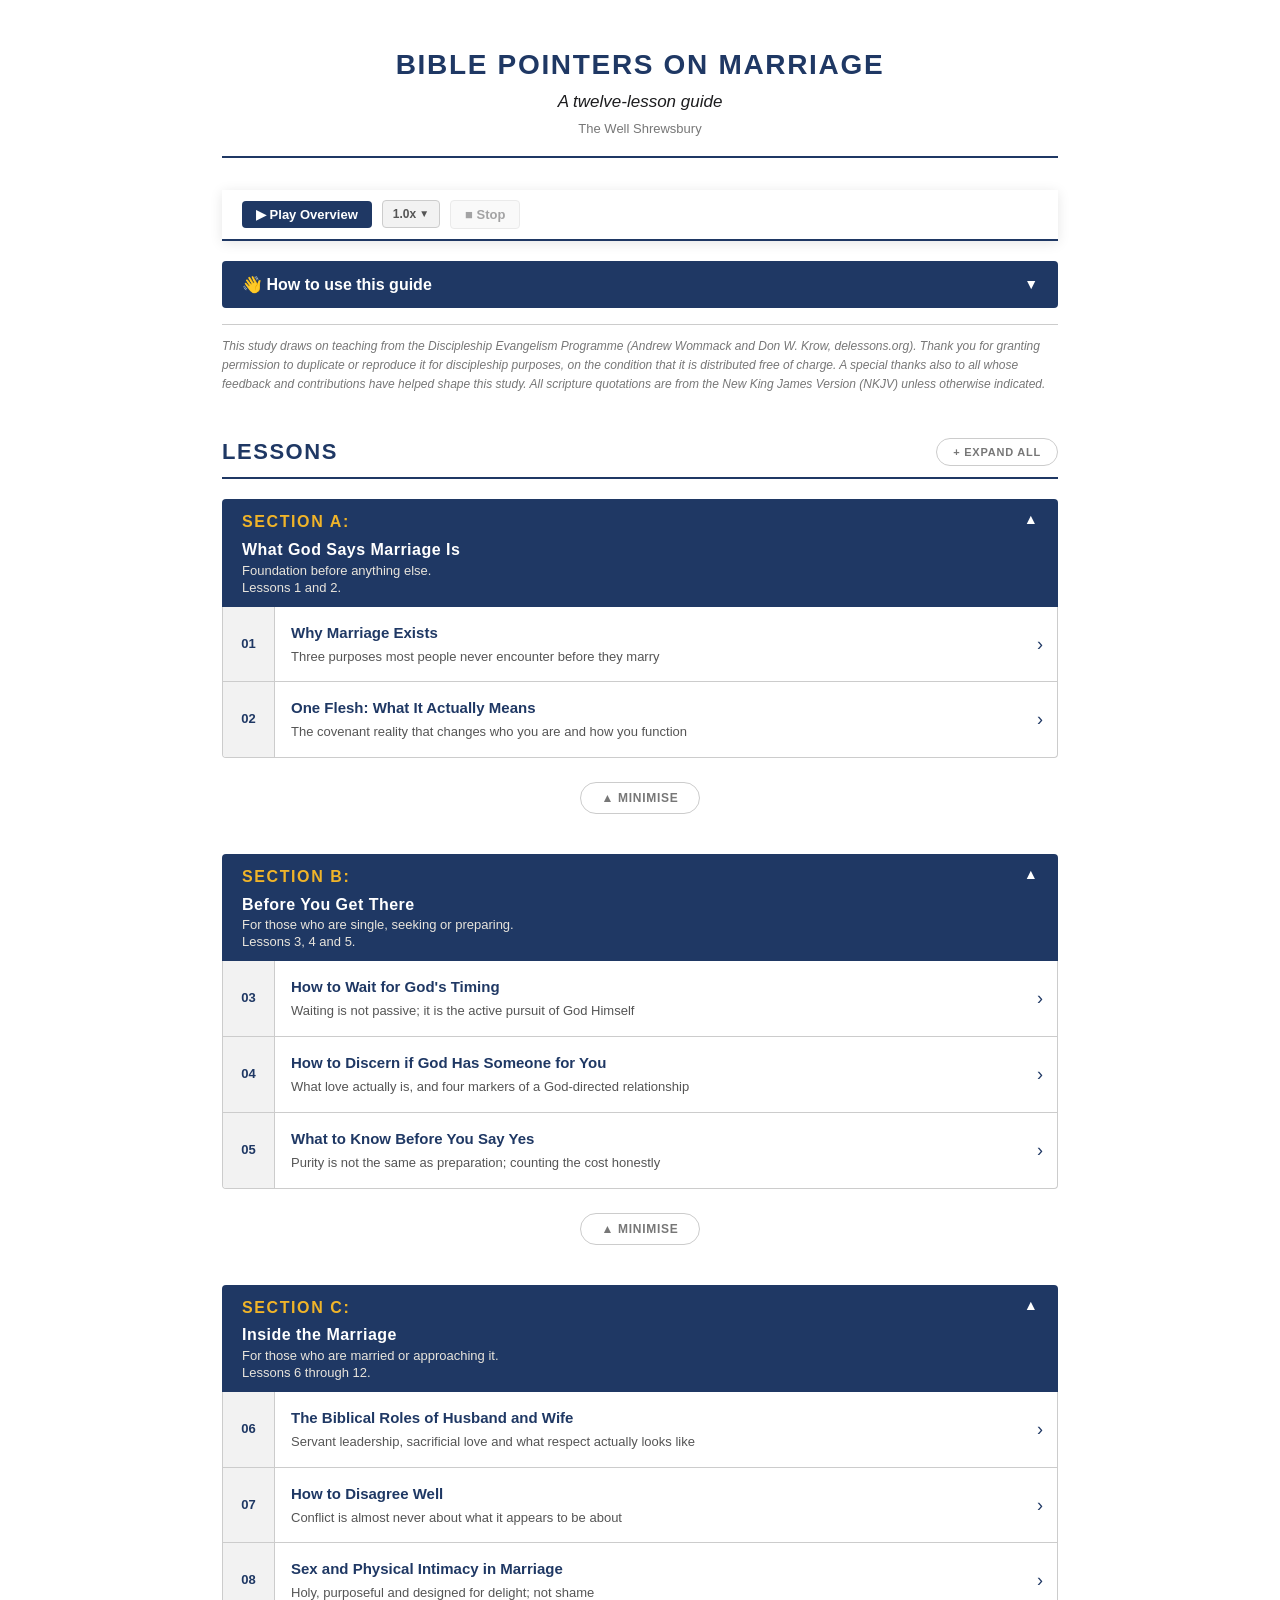
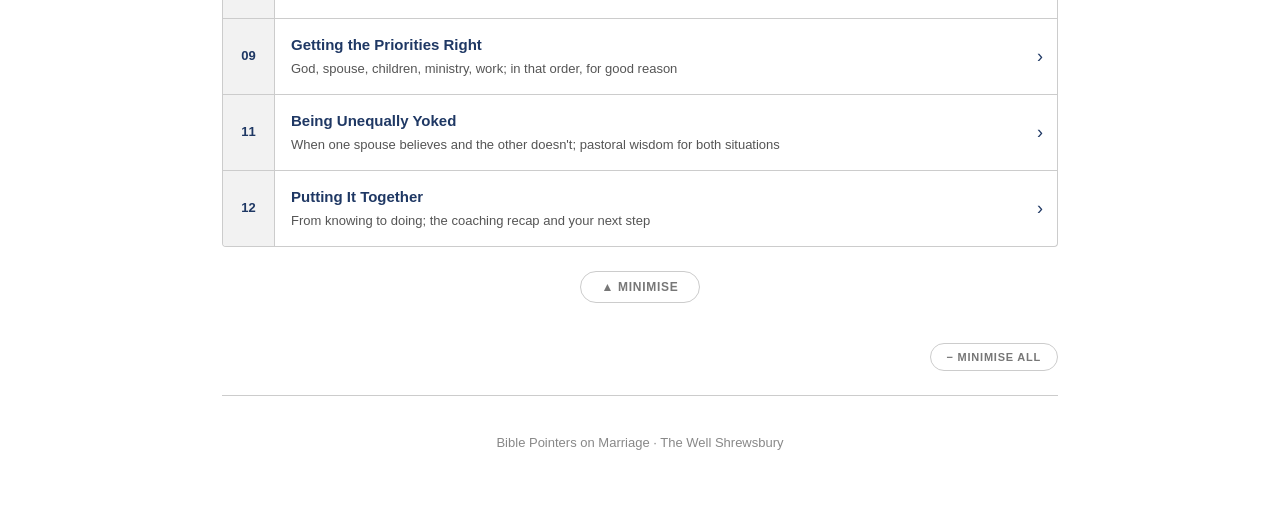
==== commit 4d413746: "Add lessons 11 and 12; expand series to twelve lessons Lesson 11: Being Unequally Yoked — Addresses " ====
--- a/index.html
+++ b/index.html
@@ -96,7 +96,7 @@
 
 <div class="title-block">
   <p class="series-name">Bible Pointers on Marriage</p>
-  <p class="series-sub">A ten-lesson guide</p>
+  <p class="series-sub">A twelve-lesson guide</p>
   <p class="series-church">The Well Shrewsbury</p>
 </div>
 <hr class="title-rule">
@@ -230,7 +230,7 @@
     <span class="section-header-text">
       <h3><span class="section-id">Section C:</span> <span class="section-name">Inside the Marriage</span></h3>
       <p class="section-desc">For those who are married or approaching it.</p>
-      <p class="section-lessons">Lessons 6 through 10.</p>
+      <p class="section-lessons">Lessons 6 through 12.</p>
     </span>
     <span class="section-chevron" aria-hidden="true">&#9660;</span>
   </button>
@@ -268,11 +268,19 @@
       </div>
       <div class="lesson-arrow">&#8250;</div>
     </a>
-    <a class="lesson-item" href="bpm-l10-guard-your-heart.html">
-      <div class="lesson-num">10</div>
-      <div class="lesson-info">
-        <p class="lesson-title">Guarding Your Heart Protects Your Marriage</p>
-        <p class="lesson-desc">The threats that accumulate quietly, and the protection that actually works</p>
+    <a class="lesson-item" href="bpm-l11-unequally-yoked.html">
+      <div class="lesson-num">11</div>
+      <div class="lesson-info">
+        <p class="lesson-title">Being Unequally Yoked</p>
+        <p class="lesson-desc">When one spouse believes and the other doesn't; pastoral wisdom for both situations</p>
+      </div>
+      <div class="lesson-arrow">&#8250;</div>
+    </a>
+    <a class="lesson-item" href="bpm-l12-putting-it-together.html">
+      <div class="lesson-num">12</div>
+      <div class="lesson-info">
+        <p class="lesson-title">Putting It Together</p>
+        <p class="lesson-desc">From knowing to doing; the coaching recap and your next step</p>
       </div>
       <div class="lesson-arrow">&#8250;</div>
     </a>
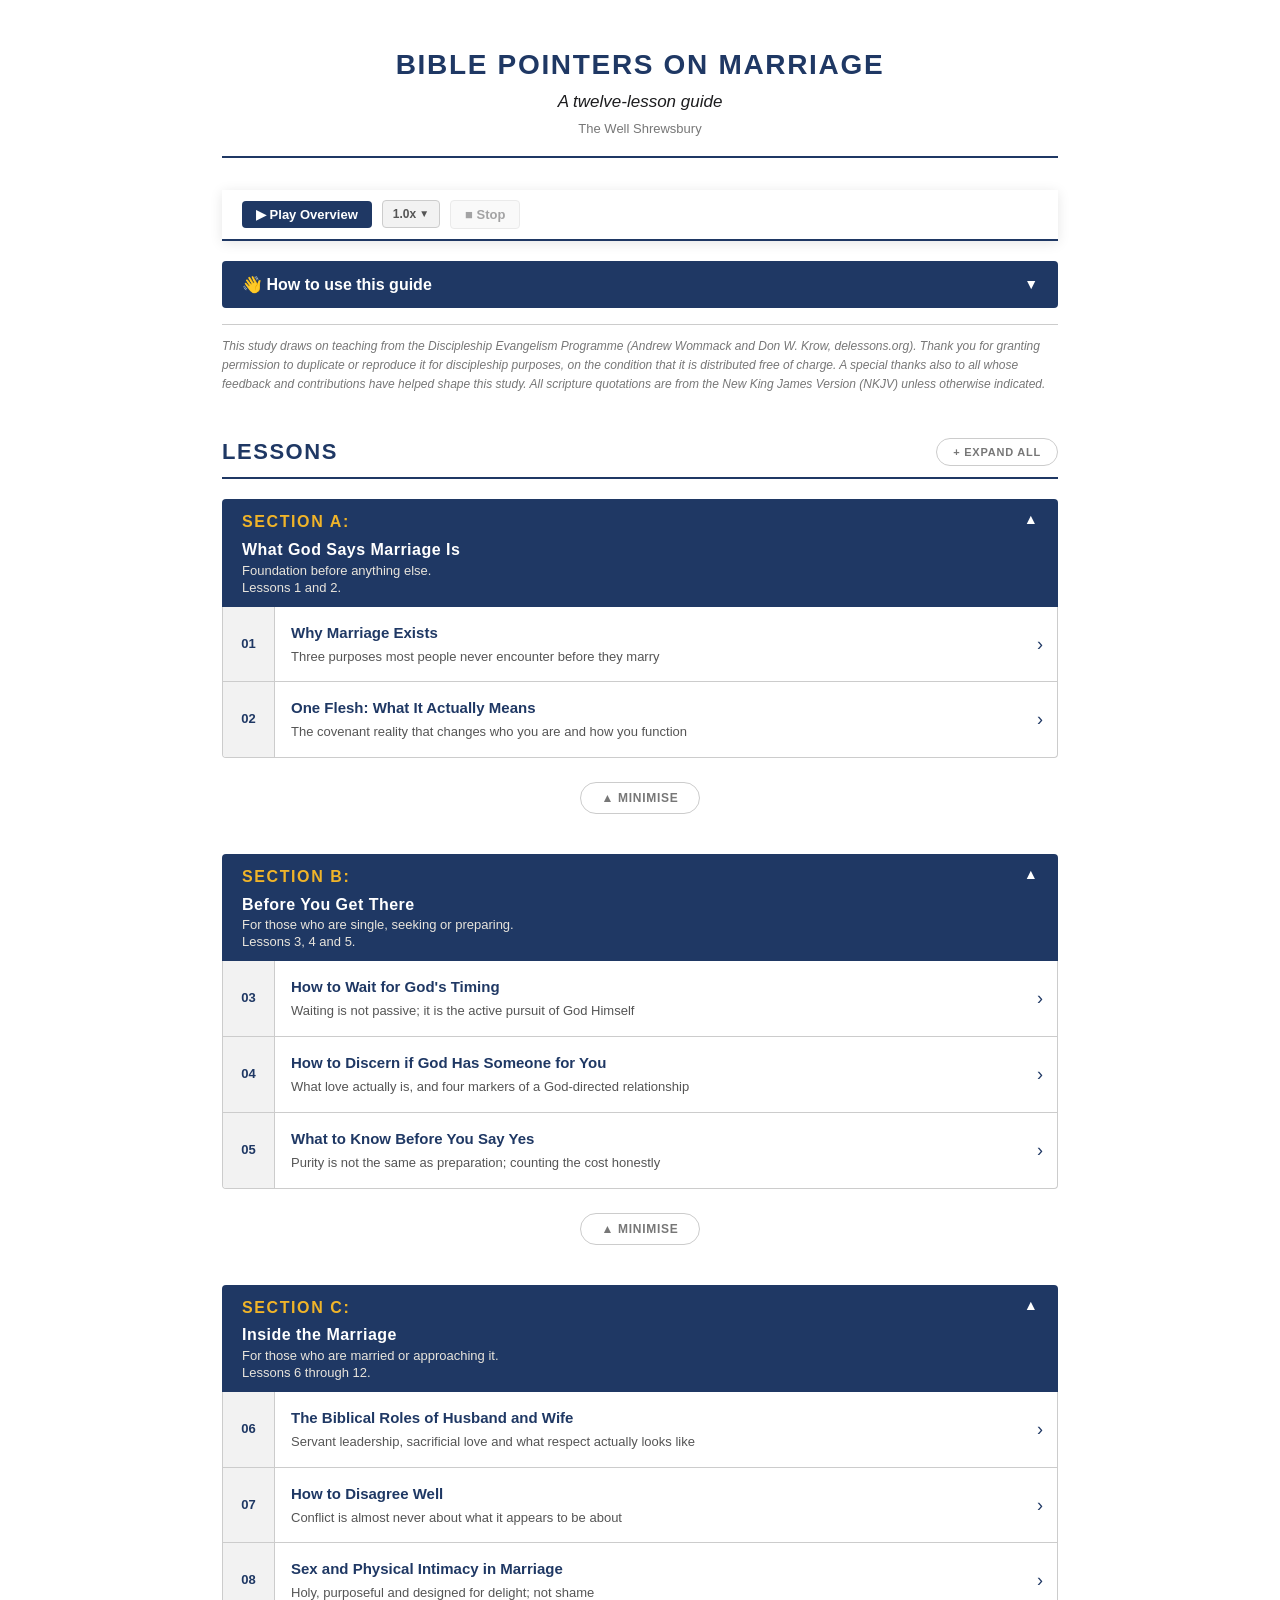
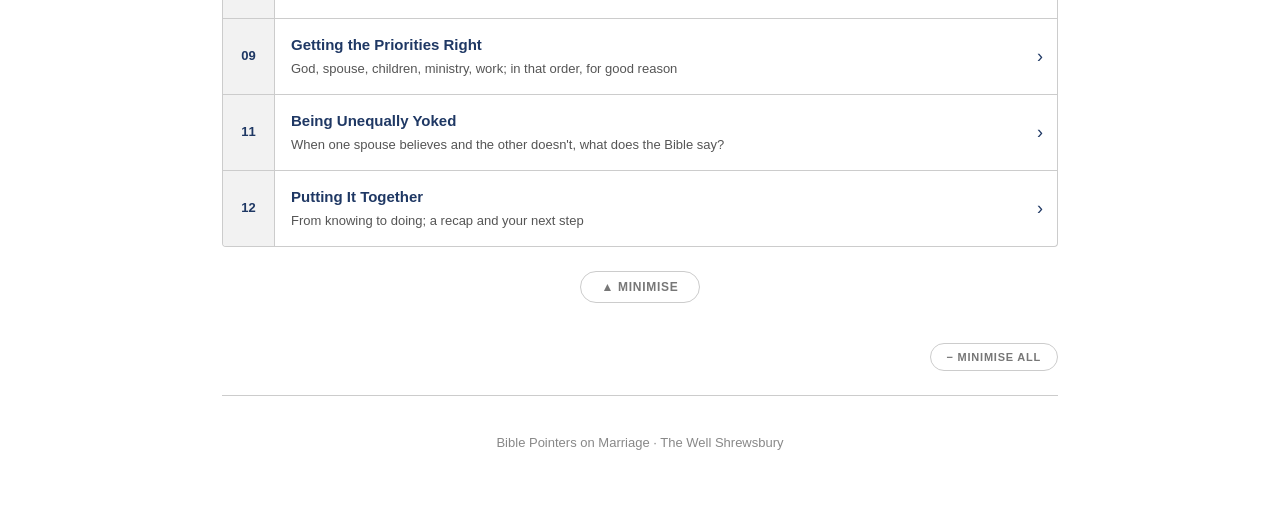
==== commit a505a46a: "Remove instructional meta-language from content Remove 'pastoral' and 'coaching' terminology from le" ====
--- a/index.html
+++ b/index.html
@@ -272,7 +272,7 @@
       <div class="lesson-num">11</div>
       <div class="lesson-info">
         <p class="lesson-title">Being Unequally Yoked</p>
-        <p class="lesson-desc">When one spouse believes and the other doesn't; pastoral wisdom for both situations</p>
+        <p class="lesson-desc">When one spouse believes and the other doesn't, what does the Bible say?</p>
       </div>
       <div class="lesson-arrow">&#8250;</div>
     </a>
@@ -280,7 +280,7 @@
       <div class="lesson-num">12</div>
       <div class="lesson-info">
         <p class="lesson-title">Putting It Together</p>
-        <p class="lesson-desc">From knowing to doing; the coaching recap and your next step</p>
+        <p class="lesson-desc">From knowing to doing; a recap and your next step</p>
       </div>
       <div class="lesson-arrow">&#8250;</div>
     </a>
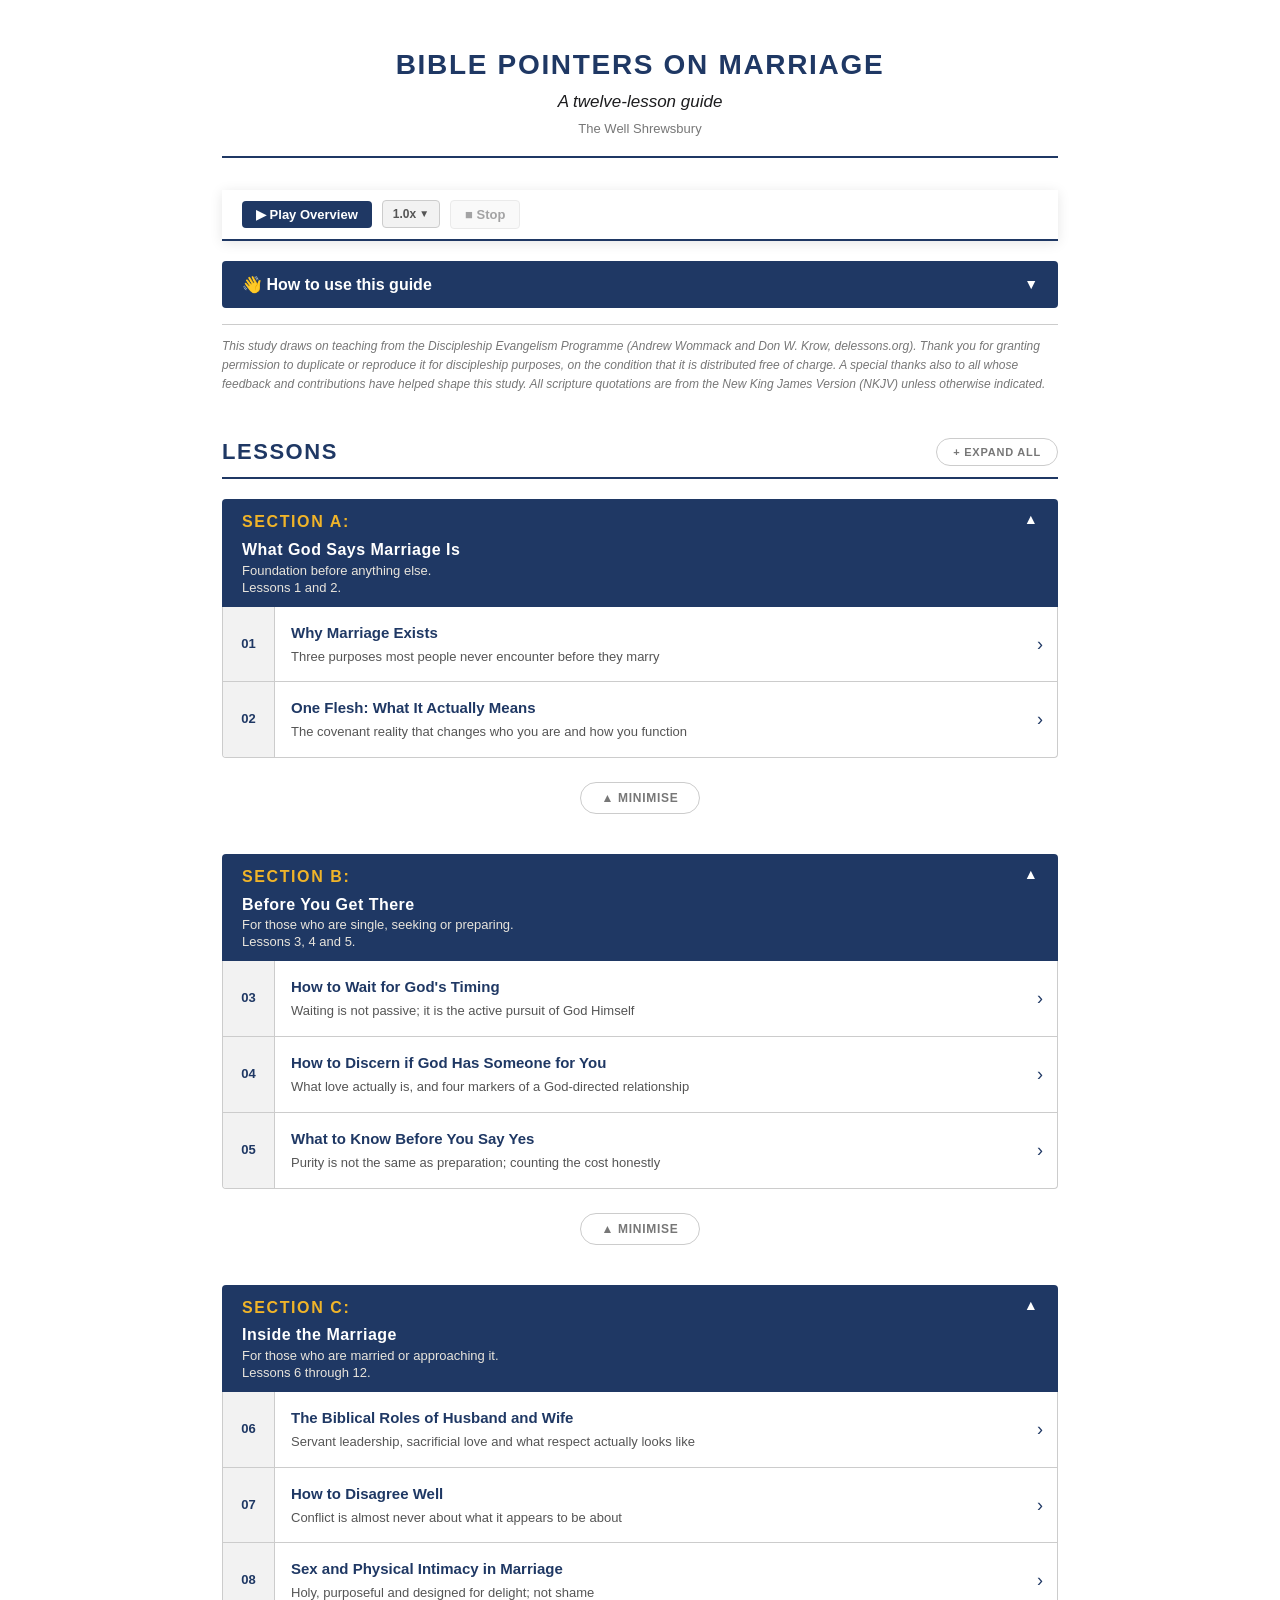
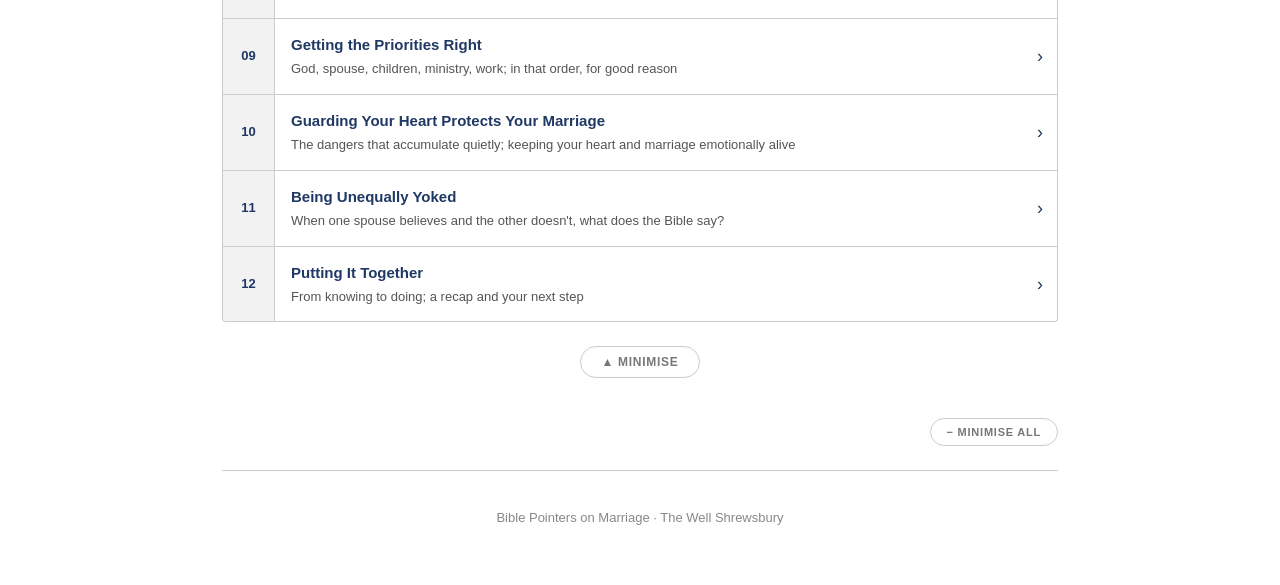
==== commit 5989ec57: "Restore L10 to index and fix audio functionality in L11 and L12 - Restore Lesson 10 (Guarding Your H" ====
--- a/index.html
+++ b/index.html
@@ -268,6 +268,14 @@
       </div>
       <div class="lesson-arrow">&#8250;</div>
     </a>
+    <a class="lesson-item" href="bpm-l10-guard-your-heart.html">
+      <div class="lesson-num">10</div>
+      <div class="lesson-info">
+        <p class="lesson-title">Guarding Your Heart Protects Your Marriage</p>
+        <p class="lesson-desc">The dangers that accumulate quietly; keeping your heart and marriage emotionally alive</p>
+      </div>
+      <div class="lesson-arrow">&#8250;</div>
+    </a>
     <a class="lesson-item" href="bpm-l11-unequally-yoked.html">
       <div class="lesson-num">11</div>
       <div class="lesson-info">
